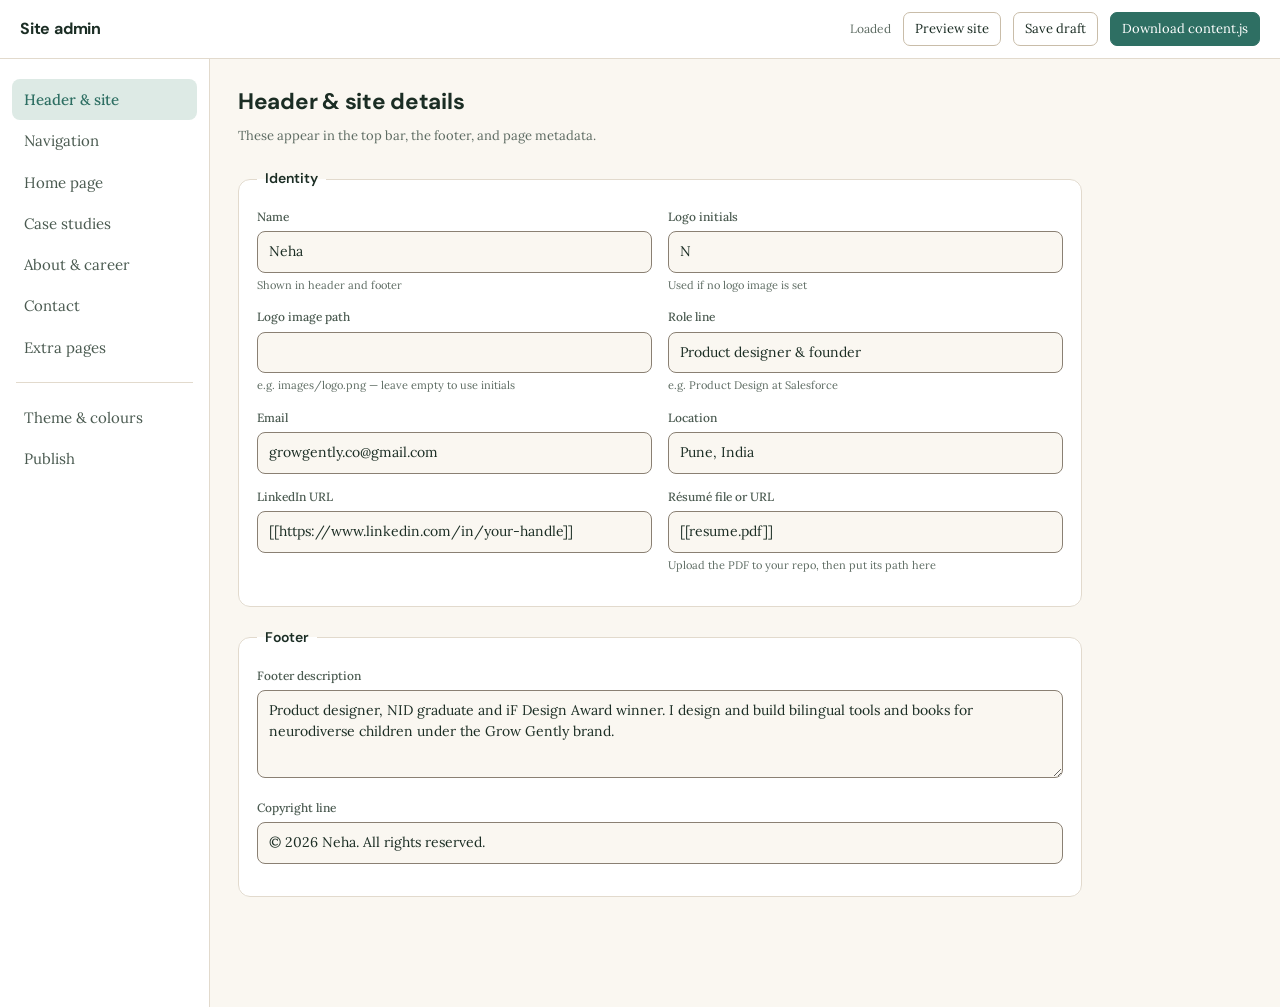
==== admin.html @ e589a5b5 "Add files via upload" ====
<!doctype html>
<html lang="en">
<head>
<meta charset="utf-8">
<meta name="viewport" content="width=device-width, initial-scale=1">
<title>Site admin</title>
<meta name="robots" content="noindex, nofollow">
<link rel="preconnect" href="https://fonts.googleapis.com">
<link rel="preconnect" href="https://fonts.gstatic.com" crossorigin>
<link rel="stylesheet" href="css/theme.css">
<style>
  *,*::before,*::after{box-sizing:border-box}
  body{margin:0;background:var(--c-bg);color:var(--c-ink);font-family:var(--font-body);font-size:15px;line-height:1.55}
  h1,h2,h3{font-family:var(--font-display);letter-spacing:var(--tracking-tight);margin:0}
  a{color:var(--c-accent)}

  .bar{position:sticky;top:0;z-index:20;background:var(--c-surface);border-bottom:1px solid var(--c-line);
       display:flex;align-items:center;gap:12px;padding:12px 20px;flex-wrap:wrap}
  .bar h1{font-size:16px;margin-right:auto}
  .bar .chip{font-size:12px;color:var(--c-ink-faint)}

  .layout{display:grid;grid-template-columns:210px minmax(0,1fr);gap:0;min-height:calc(100vh - 57px)}
  .side{border-right:1px solid var(--c-line);padding:20px 12px;background:var(--c-surface)}
  .side button{display:block;width:100%;text-align:left;background:none;border:0;border-radius:8px;
       padding:9px 12px;font:inherit;color:var(--c-ink-soft);cursor:pointer}
  .side button:hover{background:var(--c-bg)}
  .side button.on{background:var(--c-accent-tint);color:var(--c-accent);font-weight:500}
  .side hr{border:0;border-top:1px solid var(--c-line);margin:14px 4px}

  .pane{padding:26px 28px 90px;max-width:900px}
  .pane > p.hint{color:var(--c-ink-faint);font-size:13px;margin:6px 0 22px}

  fieldset{border:1px solid var(--c-line);border-radius:12px;padding:18px;margin:0 0 20px;background:var(--c-surface)}
  legend{font-family:var(--font-display);font-weight:600;padding:0 8px;font-size:14px}

  label.fld{display:block;margin-bottom:14px}
  label.fld > span{display:block;font-size:12px;font-weight:500;color:var(--c-ink-soft);margin-bottom:5px}
  label.fld > em{display:block;font-size:11px;color:var(--c-ink-faint);font-style:normal;margin-top:4px}
  input[type=text],input[type=url],input[type=email],textarea,select{
    width:100%;padding:9px 11px;border:1px solid var(--c-border-ui);border-radius:8px;
    font:inherit;font-size:14px;background:var(--c-bg);color:var(--c-ink)}
  textarea{min-height:88px;resize:vertical;line-height:1.5}
  input:focus,textarea:focus,select:focus{outline:2px solid var(--c-accent);outline-offset:1px;border-color:transparent}

  .cols2{display:grid;grid-template-columns:1fr 1fr;gap:0 16px}
  @media(max-width:760px){.cols2{grid-template-columns:1fr}.layout{grid-template-columns:1fr}
    .side{border-right:0;border-bottom:1px solid var(--c-line);display:flex;flex-wrap:wrap;gap:4px}
    .side button{width:auto}.side hr{display:none}.pane{padding:20px 16px 80px}}

  .item{border:1px solid var(--c-line);border-radius:10px;padding:14px;margin-bottom:12px;background:var(--c-bg)}
  .item__bar{display:flex;align-items:center;gap:6px;margin-bottom:10px}
  .item__bar strong{font-family:var(--font-display);font-size:13px;margin-right:auto}

  button.b{background:var(--c-surface);border:1px solid var(--c-line-strong);border-radius:7px;
    padding:6px 11px;font:inherit;font-size:13px;cursor:pointer;color:var(--c-ink)}
  button.b:hover{border-color:var(--c-ink)}
  button.b.pri{background:var(--c-accent);border-color:var(--c-accent);color:#fff}
  button.b.pri:hover{background:var(--c-accent-hover)}
  button.b.del{color:#9B2C2C;border-color:#E2C1C1}
  button.b.tiny{padding:3px 8px;font-size:12px}

  .row-actions{display:flex;gap:8px;flex-wrap:wrap;margin-top:6px}
  .swatch{display:flex;align-items:center;gap:8px}
  .swatch input[type=color]{width:38px;height:34px;padding:0;border:1px solid var(--c-line-strong);border-radius:7px;background:none;cursor:pointer}
  .swatch input[type=text]{flex:1}

  .note{border:1px dashed var(--c-line-strong);border-radius:10px;padding:14px;font-size:13px;color:var(--c-ink-soft);margin-bottom:18px;background:var(--c-surface)}
  .note code{background:var(--c-accent-tint);padding:1px 5px;border-radius:4px;font-size:12px}
  ol.steps{padding-left:20px;margin:8px 0 0}
  ol.steps li{margin-bottom:6px}
  #toast{position:fixed;left:50%;bottom:24px;transform:translateX(-50%) translateY(20px);opacity:0;
    background:var(--c-ink);color:#fff;padding:10px 18px;border-radius:999px;font-size:14px;
    transition:.25s;pointer-events:none;z-index:50}
  #toast.on{opacity:1;transform:translateX(-50%) translateY(0)}
</style>
</head>
<body>

<div class="bar">
  <h1>Site admin</h1>
  <span class="chip" id="status">Loaded</span>
  <button class="b" id="btnPreview">Preview site</button>
  <button class="b" id="btnDraft">Save draft</button>
  <button class="b pri" id="btnExport">Download content.js</button>
</div>

<div class="layout">
  <nav class="side" id="tabs"></nav>
  <div class="pane" id="pane"></div>
</div>

<div id="toast"></div>

<script src="js/content.js"></script>
<script>
(function () {
"use strict";

/* ---------------- state ---------------- */
var DEFAULTS = JSON.parse(JSON.stringify(window.SITE_CONTENT || {}));
var D = JSON.parse(JSON.stringify(DEFAULTS));
var DRAFT_KEY = "portfolio_admin_draft";
var PREVIEW_KEY = "portfolio_admin_preview";

try {
  var saved = localStorage.getItem(DRAFT_KEY);
  if (saved && confirm("A saved draft was found. Load it?\n\nCancel = start from the published content.js")) {
    D = JSON.parse(saved);
    setStatus("Draft loaded");
  }
} catch (e) {}

var THEME = {
  "--c-bg": "#FAF7F1", "--c-surface": "#FFFFFF", "--c-surface-alt": "#F1EBE0",
  "--c-ink": "#1B2D24", "--c-ink-soft": "#4A5A50", "--c-ink-faint": "#5E6C63",
  "--c-accent": "#2E6F63", "--c-accent-hover": "#1F5147", "--c-accent-tint": "#DDEAE5",
  "--c-line": "#E2DACD", "--c-line-strong": "#C9BDA9", "--c-border-ui": "#8A8073", "--c-focus": "#B0873A"
};
var THEME_TEXT = {
  fontImport: "https://fonts.googleapis.com/css2?family=Instrument+Sans:wght@400;500;600&family=Inter:wght@400;500&family=Source+Serif+4:opsz,wght@8..60,400..600&display=swap",
  fontTitle: "'Source Serif 4', Georgia, 'Times New Roman', serif",
  fontDisplay: "'Instrument Sans', 'Helvetica Neue', Arial, sans-serif",
  fontBody: "'Inter', 'Helvetica Neue', Arial, sans-serif",
  wPage: "1160px", wNarrow: "700px", radius: "12px", radiusLg: "20px",
  radiusBtn: "8px", radiusChip: "999px"
};
try {
  var th = localStorage.getItem(DRAFT_KEY + "_theme");
  if (th) { var o = JSON.parse(th); Object.assign(THEME, o.vars || {}); Object.assign(THEME_TEXT, o.text || {}); }
} catch (e) {}

/* ---------------- path helpers ---------------- */
function get(p) {
  return p.split(".").reduce(function (o, k) {
    if (o == null) return undefined;
    return /^\d+$/.test(k) ? o[+k] : o[k];
  }, D);
}
function set(p, v) {
  var ks = p.split("."), last = ks.pop();
  var o = ks.reduce(function (a, k) { return /^\d+$/.test(k) ? a[+k] : a[k]; }, D);
  if (o) o[/^\d+$/.test(last) ? +last : last] = v;
}
function esc(s) {
  return String(s == null ? "" : s).replace(/&/g,"&amp;").replace(/</g,"&lt;")
    .replace(/>/g,"&gt;").replace(/"/g,"&quot;");
}
function arr(p) { var a = get(p); if (!Array.isArray(a)) { set(p, []); a = get(p); } return a; }

/* ---------------- field builders ---------------- */
function F(path, label, hint, type) {
  var v = get(path);
  var input = (type === "area")
    ? '<textarea data-path="' + path + '">' + esc(v) + "</textarea>"
    : '<input type="text" data-path="' + path + '" value="' + esc(v) + '">';
  return '<label class="fld"><span>' + esc(label) + "</span>" + input +
    (hint ? "<em>" + esc(hint) + "</em>" : "") + "</label>";
}
function FA(path, label, hint) { return F(path, label, hint, "area"); }

function FSel(path, label, options, hint) {
  var v = get(path);
  return '<label class="fld"><span>' + esc(label) + '</span><select data-path="' + path + '">' +
    options.map(function (o) {
      return '<option value="' + esc(o) + '"' + (o === v ? " selected" : "") + ">" + esc(o) + "</option>";
    }).join("") + "</select>" + (hint ? "<em>" + esc(hint) + "</em>" : "") + "</label>";
}

/* paragraph array (array of strings) */
function FLines(path, label, hint) {
  var v = (get(path) || []).join("\n\n");
  return '<label class="fld"><span>' + esc(label) + '</span><textarea data-lines="' + path +
    '" style="min-height:150px">' + esc(v) + "</textarea>" +
    "<em>" + esc(hint || "One paragraph per block, separated by a blank line.") + "</em></label>";
}
/* comma list (array of strings on one line) */
function FCsv(path, label, hint) {
  var v = (get(path) || []).join(", ");
  return '<label class="fld"><span>' + esc(label) + '</span><input type="text" data-csv="' + path +
    '" value="' + esc(v) + '">' + "<em>" + esc(hint || "Separate with commas.") + "</em></label>";
}

/* generic array editor. fields = [[key,label,hint,type]] */
function List(path, title, fields, blank, opts) {
  opts = opts || {};
  var items = arr(path);
  var html = "<fieldset><legend>" + esc(title) + "</legend>";
  if (opts.hint) html += '<p class="hint" style="margin-top:0;font-size:12px;color:var(--c-ink-faint)">' + esc(opts.hint) + "</p>";
  if (!items.length) html += '<p style="font-size:13px;color:var(--c-ink-faint)">Nothing here yet.</p>';

  items.forEach(function (it, i) {
    var label = opts.label ? opts.label(it, i) : ((it.label || it.title || it.role || it.name || "Item") + "");
    html += '<div class="item"><div class="item__bar"><strong>' + esc(label) + "</strong>" +
      '<button class="b tiny" data-act="up" data-list="' + path + '" data-i="' + i + '">↑</button>' +
      '<button class="b tiny" data-act="down" data-list="' + path + '" data-i="' + i + '">↓</button>' +
      '<button class="b tiny del" data-act="del" data-list="' + path + '" data-i="' + i + '">Delete</button></div>' +
      '<div class="cols2">';
    fields.forEach(function (f) {
      var p = path + "." + i + "." + f[0];
      html += (f[3] === "area")
        ? '<div style="grid-column:1/-1">' + FA(p, f[1], f[2]) + "</div>"
        : F(p, f[1], f[2]);
    });
    html += "</div></div>";
  });

  html += '<button class="b" data-act="add" data-list="' + path + '" data-blank="' +
    esc(JSON.stringify(blank)) + '">+ Add ' + esc(opts.noun || "item") + "</button></fieldset>";
  return html;
}

/* ---------------- tabs ---------------- */
var TABS = [
  ["site",    "Header & site"],
  ["nav",     "Navigation"],
  ["home",    "Home page"],
  ["cases",   "Case studies"],
  ["about",   "About & career"],
  ["contact", "Contact"],
  ["pages",   "Extra pages"],
  ["theme",   "Theme & colours"],
  ["export",  "Publish"]
];
var current = "site";

var views = {};

views.site = function () {
  return "<h2>Header &amp; site details</h2>" +
    '<p class="hint">These appear in the top bar, the footer, and page metadata.</p>' +
    "<fieldset><legend>Identity</legend><div class=\"cols2\">" +
      F("site.name", "Name", "Shown in header and footer") +
      F("site.initials", "Logo initials", "Used if no logo image is set") +
      F("site.logoImage", "Logo image path", "e.g. images/logo.png — leave empty to use initials") +
      F("site.role", "Role line", "e.g. Product Design at Salesforce") +
      F("site.email", "Email") +
      F("site.location", "Location") +
      F("site.linkedin", "LinkedIn URL") +
      F("site.resumeUrl", "Résumé file or URL", "Upload the PDF to your repo, then put its path here") +
    "</div></fieldset>" +
    "<fieldset><legend>Footer</legend>" +
      FA("site.footerBlurb", "Footer description") +
      F("site.copyright", "Copyright line") +
    "</fieldset>";
};

views.nav = function () {
  var out = "<h2>Navigation</h2>" +
    '<p class="hint">Menu links, header buttons, and the three footer columns.</p>' +
    '<div class="note">Link targets: use <code>index.html</code>, <code>work.html</code>, ' +
    '<code>about.html</code>, <code>contact.html</code>, a case study like ' +
    '<code>case.html?id=salesforce-ux</code>, an extra page like <code>page.html?id=writing</code>, ' +
    "or a full <code>https://</code> address.</div>";

  out += List("nav", "Menu links", [["label","Label"],["href","Link target"]],
    { label: "New link", href: "index.html" }, { noun: "menu link" });

  out += List("navButtons", "Header buttons", [["label","Label"],["href","Link target"],["style","Style (primary or ghost)"]],
    { label: "New button", href: "#", style: "ghost" }, { noun: "button" });

  arr("footer").forEach(function (col, i) {
    out += List("footer." + i + ".links", "Footer column " + (i + 1) + ": " + (col.title || ""),
      [["label","Label"],["href","Link target"]],
      { label: "New link", href: "#" },
      { noun: "link", hint: "Column heading below." });
    out += "<fieldset style=\"margin-top:-12px\">" + F("footer." + i + ".title", "Column heading") + "</fieldset>";
  });
  return out;
};

views.home = function () {
  return "<h2>Home page</h2>" +
    "<fieldset><legend>Hero</legend>" +
      F("home.eyebrow", "Small line above the headline") +
      FA("home.headline", "Headline") +
      FA("home.intro", "Intro paragraph") +
      '<div class="cols2">' +
        F("home.portrait.src", "Portrait image path", "e.g. images/portrait.jpg") +
        F("home.portrait.alt", "Image alt text", "Describe the image for screen readers") +
      "</div></fieldset>" +
    List("home.buttons", "Hero buttons", [["label","Label"],["href","Link target"],["style","primary or ghost"]],
      { label: "New button", href: "#", style: "ghost" }, { noun: "button" }) +
    List("home.facts", "Three highlight cards",
      [["title","Title"],["text","Description","","area"]],
      { title: "New highlight", text: "" }, { noun: "highlight", label: function (i) { return i.title; } }) +
    "<fieldset><legend>Selected work section</legend>" +
      F("home.workHeading", "Section heading") +
      FA("home.workIntro", "Section intro") +
    "</fieldset>" +
    "<fieldset><legend>Closing call to action</legend>" +
      F("home.ctaEyebrow", "Small line") +
      F("home.ctaTitle", "Heading") +
      FA("home.ctaText", "Text") +
    "</fieldset>" +
    List("home.ctaButtons", "Call-to-action buttons", [["label","Label"],["href","Link target"],["style","primary or ghost"]],
      { label: "New button", href: "#", style: "ghost" }, { noun: "button" });
};

/* ----- case studies ----- */
var openCase = 0;
views.cases = function () {
  var cases = arr("cases");
  var out = "<h2>Case studies</h2>" +
    '<p class="hint">Each case study gets its own page at case.html?id=…</p>' +
    '<div class="note">Add images by uploading files to the <code>images</code> folder in your repo, ' +
    "then typing the path (e.g. <code>images/salesforce-hero.png</code>) into the image field.</div>";

  out += '<fieldset><legend>All case studies</legend>';
  cases.forEach(function (c, i) {
    out += '<div class="item"><div class="item__bar"><strong>' + esc(c.title || c.id) + "</strong>" +
      '<button class="b tiny" data-act="up" data-list="cases" data-i="' + i + '">↑</button>' +
      '<button class="b tiny" data-act="down" data-list="cases" data-i="' + i + '">↓</button>' +
      '<button class="b tiny' + (openCase === i ? " pri" : "") + '" data-act="opencase" data-i="' + i + '">' +
        (openCase === i ? "Editing" : "Edit") + "</button>" +
      '<button class="b tiny del" data-act="del" data-list="cases" data-i="' + i + '">Delete</button></div></div>';
  });
  out += '<button class="b" data-act="add" data-list="cases" data-blank="' + esc(JSON.stringify({
    id: "new-case-" + Date.now().toString(36), title: "New case study", client: "Company",
    subtitle: "", summary: "", tags: [], cover: { src: "", alt: "" },
    meta: [{ label: "Role", value: "" }, { label: "Company", value: "" },
           { label: "Scope", value: "" }, { label: "Duration", value: "" }],
    blocks: [{ type: "text", eyebrow: "Context", heading: "Heading", body: "Write here." }]
  })) + '">+ Add case study</button></fieldset>';

  var c = cases[openCase];
  if (!c) return out;
  var P = "cases." + openCase;

  out += "<h2 style=\"margin-top:34px\">Editing: " + esc(c.title) + "</h2>" +
    "<fieldset><legend>Basics</legend><div class=\"cols2\">" +
      F(P + ".id", "Page id", "Used in the URL. Lowercase, dashes only.") +
      F(P + ".client", "Company / client") +
      F(P + ".subtitle", "Short label", "e.g. Enterprise UX leadership") +
      F(P + ".cover.src", "Cover image path") +
      F(P + ".cover.alt", "Cover image alt text") +
    "</div>" +
      FA(P + ".title", "Case study title") +
      FA(P + ".summary", "One-line summary") +
      FCsv(P + ".tags", "Tags") +
    "</fieldset>" +
    List(P + ".meta", "Fact strip (role, scope, duration…)",
      [["label","Label"],["value","Value"]], { label: "Label", value: "Value" }, { noun: "fact" });

  /* blocks */
  out += "<fieldset><legend>Page content blocks</legend>";
  (c.blocks || []).forEach(function (b, i) {
    var BP = P + ".blocks." + i;
    out += '<div class="item"><div class="item__bar"><strong>' + esc(b.type) + " block</strong>" +
      '<button class="b tiny" data-act="up" data-list="' + P + '.blocks" data-i="' + i + '">↑</button>' +
      '<button class="b tiny" data-act="down" data-list="' + P + '.blocks" data-i="' + i + '">↓</button>' +
      '<button class="b tiny del" data-act="del" data-list="' + P + '.blocks" data-i="' + i + '">Delete</button></div>';

    if (b.type === "text") {
      out += '<div class="cols2">' + F(BP + ".eyebrow", "Small label") + F(BP + ".heading", "Heading") + "</div>" +
             FA(BP + ".body", "Text");
    } else if (b.type === "list") {
      out += '<div class="cols2">' + F(BP + ".eyebrow", "Small label") + F(BP + ".heading", "Heading") + "</div>" +
             FLines(BP + ".items", "List items", "One bullet per line.");
    } else if (b.type === "stats") {
      out += '<div class="cols2">' + F(BP + ".eyebrow", "Small label") + F(BP + ".heading", "Heading") + "</div>" +
             List(BP + ".items", "Numbers", [["num","Big number"],["label","Label"]],
               { num: "00", label: "Metric" }, { noun: "number", label: function (x) { return x.num; } });
    } else if (b.type === "quote") {
      out += FA(BP + ".quote", "Quote") + F(BP + ".cite", "Who said it");
    } else if (b.type === "image") {
      out += '<div class="cols2">' + F(BP + ".src", "Image path") + F(BP + ".alt", "Alt text") + "</div>" +
             F(BP + ".caption", "Caption");
    } else if (b.type === "gallery") {
      out += '<div class="cols2">' + F(BP + ".eyebrow", "Small label") + F(BP + ".heading", "Heading") + "</div>" +
             List(BP + ".items", "Images", [["src","Image path"],["alt","Alt text"],["caption","Caption"]],
               { src: "", alt: "", caption: "" }, { noun: "image", label: function (x) { return x.src || "Image"; } });
    }
    out += "</div>";
  });

  out += '<div class="row-actions">' +
    ["text","list","stats","quote","image","gallery"].map(function (t) {
      return '<button class="b" data-act="addblock" data-i="' + openCase + '" data-type="' + t + '">+ ' + t + "</button>";
    }).join("") + "</div></fieldset>";

  return out;
};

views.about = function () {
  return "<h2>About &amp; career</h2>" +
    "<fieldset><legend>About page</legend>" +
      F("about.title", "Page title") +
      FA("about.intro", "Intro line") +
      FLines("about.body", "Body paragraphs") +
      '<div class="cols2">' + F("about.photo.src", "Photo path") + F("about.photo.alt", "Photo alt text") + "</div>" +
    "</fieldset>" +
    "<fieldset><legend>Skills</legend>" + F("about.skillsTitle", "Heading") +
      FCsv("about.skills", "Skills") + "</fieldset>" +
    "<fieldset><legend>Career section heading</legend>" + F("experienceTitle", "Heading") + "</fieldset>" +
    List("experience", "Career timeline",
      [["when","Dates"],["role","Role"],["org","Company"],["location","Location"],["note","Description","","area"]],
      { when: "", role: "New role", org: "", location: "", note: "" },
      { noun: "role", label: function (e) { return (e.role || "") + " · " + (e.org || ""); } }) +
    "<fieldset><legend>Education heading</legend>" + F("about.educationTitle", "Heading") + "</fieldset>" +
    List("about.education", "Education",
      [["when","Years"],["degree","Degree"],["school","Institution"],["note","Note","","area"]],
      { when: "", degree: "", school: "", note: "" },
      { noun: "entry", label: function (e) { return e.school || "Entry"; } });
};

views.contact = function () {
  var on = (get("contact.form.endpoint") || "").trim() !== "";
  return "<h2>Contact</h2>" +
    "<fieldset><legend>Page</legend>" +
      F("contact.eyebrow", "Small line above the title") +
      F("contact.title", "Title") + FA("contact.intro", "Intro") +
      FA("contact.note", "Small note at the bottom") +
    "</fieldset>" +
    List("contact.links", "Quick link pills", [["label","Label"],["href","Link target"]],
      { label: "New link", href: "#" }, { noun: "pill" }) +
    List("contact.methods", "Ways to reach you",
      [["label","Label"],["value","Shown text"],["href","Link (optional)","mailto:… or https://…"]],
      { label: "Label", value: "", href: "" }, { noun: "method" }) +

    '<div class="note"><strong>Contact form — ' + (on ? "ON" : "OFF") + "</strong>" +
      "<p style=\"margin:8px 0 0\">GitHub Pages can't send email by itself, so the form posts to a free relay " +
      "that forwards messages to your inbox. Leave the endpoint empty and the form is hidden — the page still " +
      "shows your links, which always work.</p>" +
      "<p style=\"margin:8px 0 0\"><strong>Web3Forms</strong> (free, no account): go to web3forms.com, enter " +
      "your email, they send you an access key. Endpoint is <code>https://api.web3forms.com/submit</code> " +
      "and paste the key below.</p>" +
      "<p style=\"margin:8px 0 0\"><strong>Formspree</strong> (free, 50/month, needs an account): create a form, " +
      "paste its endpoint, leave the access key empty.</p></div>" +

    "<fieldset><legend>Contact form</legend>" +
      F("contact.form.endpoint", "Endpoint URL", "Empty = form hidden") +
      F("contact.form.accessKey", "Access key", "Web3Forms only. Leave empty for Formspree.") +
      '<div class="cols2">' +
        F("contact.form.heading", "Form heading") +
        F("contact.form.subject", "Email subject line") +
        F("contact.form.buttonLabel", "Button label") +
        F("contact.form.sendingLabel", "Button label while sending") +
      "</div>" +
      FA("contact.form.successMessage", "Message shown after sending") +
      FA("contact.form.errorMessage", "Message shown if sending fails") +
    "</fieldset>";
};

var openPage = 0;
views.pages = function () {
  var pages = arr("pages");
  var out = "<h2>Extra pages</h2>" +
    '<p class="hint">Pages built from a template. They appear at page.html?id=… — add them to Navigation to link them.</p>' +
    '<div class="note"><strong>Templates</strong><ol class="steps">' +
      "<li><code>text</code> — a title, intro and paragraphs.</li>" +
      "<li><code>links</code> — a list of links with short descriptions (good for writing, talks, resources).</li>" +
      "<li><code>gallery</code> — a grid of images with captions.</li>" +
    "</ol></div>";

  out += "<fieldset><legend>All pages</legend>";
  pages.forEach(function (p, i) {
    out += '<div class="item"><div class="item__bar"><strong>' + esc(p.title) +
      ' <span style="font-weight:400;color:var(--c-ink-faint)">(' + esc(p.template) + ")</span></strong>" +
      '<button class="b tiny" data-act="up" data-list="pages" data-i="' + i + '">↑</button>' +
      '<button class="b tiny" data-act="down" data-list="pages" data-i="' + i + '">↓</button>' +
      '<button class="b tiny' + (openPage === i ? " pri" : "") + '" data-act="openpage" data-i="' + i + '">' +
        (openPage === i ? "Editing" : "Edit") + "</button>" +
      '<button class="b tiny del" data-act="del" data-list="pages" data-i="' + i + '">Delete</button></div></div>';
  });
  out += '<div class="row-actions">' +
    ["text","links","gallery"].map(function (t) {
      return '<button class="b" data-act="addpage" data-type="' + t + '">+ New ' + t + " page</button>";
    }).join("") + "</div></fieldset>";

  var pg = pages[openPage];
  if (!pg) return out;
  var PP = "pages." + openPage;

  out += "<h2 style=\"margin-top:34px\">Editing: " + esc(pg.title) + "</h2>" +
    "<fieldset><legend>Basics</legend><div class=\"cols2\">" +
      F(PP + ".id", "Page id", "Used in the URL: page.html?id=this") +
      FSel(PP + ".template", "Template", ["text","links","gallery"]) +
    "</div>" + F(PP + ".title", "Title") + FA(PP + ".intro", "Intro") + "</fieldset>";

  if (pg.template === "text") {
    out += "<fieldset><legend>Content</legend>" + FLines(PP + ".body", "Paragraphs") + "</fieldset>";
  } else if (pg.template === "links") {
    out += List(PP + ".items", "Links", [["label","Label"],["href","Link target"],["note","Short description"]],
      { label: "New link", href: "#", note: "" }, { noun: "link" });
  } else {
    out += List(PP + ".items", "Images", [["src","Image path"],["alt","Alt text"],["caption","Caption"]],
      { src: "", alt: "", caption: "" }, { noun: "image", label: function (x) { return x.src || "Image"; } });
  }
  return out;
};

views.theme = function () {
  var labels = {
    "--c-bg": "Page background", "--c-surface": "Cards & panels", "--c-surface-alt": "Alternating band",
    "--c-ink": "Headings", "--c-ink-soft": "Body text", "--c-ink-faint": "Captions & meta",
    "--c-accent": "Accent (links, buttons)", "--c-accent-hover": "Accent hover", "--c-accent-tint": "Accent tint (tags)",
    "--c-line": "Borders", "--c-line-strong": "Chip outlines", "--c-border-ui": "Button & input borders", "--c-focus": "Keyboard focus ring"
  };
  var out = "<h2>Theme &amp; colours</h2>" +
    '<p class="hint">Changes preview live on this page. Download theme.css when you are happy and replace the file in your repo.</p>' +
    "<fieldset><legend>Colours</legend>";
  Object.keys(THEME).forEach(function (k) {
    out += '<label class="fld"><span>' + esc(labels[k] || k) + " <code style=\"color:var(--c-ink-faint)\">" + k + "</code></span>" +
      '<span class="swatch"><input type="color" data-theme="' + k + '" value="' + esc(THEME[k]) + '">' +
      '<input type="text" data-themetext="' + k + '" value="' + esc(THEME[k]) + '"></span></label>';
  });
  out += "</fieldset><fieldset><legend>Type &amp; layout</legend>" +
    '<label class="fld"><span>Google Fonts URL</span><input type="text" data-tt="fontImport" value="' + esc(THEME_TEXT.fontImport) + '">' +
      "<em>Pick families on fonts.google.com, copy the URL from inside their &lt;link&gt;, paste it here. This is the only place fonts are loaded.</em></label>" +
    '<label class="fld"><span>Page title font stack (serif)</span><input type="text" data-tt="fontTitle" value="' + esc(THEME_TEXT.fontTitle) + '">' +
      "<em>Used for the big h1 on every page.</em></label>" +
    '<label class="fld"><span>Heading font stack</span><input type="text" data-tt="fontDisplay" value="' + esc(THEME_TEXT.fontDisplay) + '">' +
      "</label>" +
    '<label class="fld"><span>Body font stack</span><input type="text" data-tt="fontBody" value="' + esc(THEME_TEXT.fontBody) + '"></label>' +
    '<div class="cols2">' +
      '<label class="fld"><span>Max page width</span><input type="text" data-tt="wPage" value="' + esc(THEME_TEXT.wPage) + '"></label>' +
      '<label class="fld"><span>Max reading width</span><input type="text" data-tt="wNarrow" value="' + esc(THEME_TEXT.wNarrow) + '"></label>' +
      '<label class="fld"><span>Button radius</span><input type="text" data-tt="radiusBtn" value="' + esc(THEME_TEXT.radiusBtn) + '"></label>' +
      '<label class="fld"><span>Tag / chip radius</span><input type="text" data-tt="radiusChip" value="' + esc(THEME_TEXT.radiusChip) + '">' +
        "<em>999px makes them pill-shaped.</em></label>" +
      '<label class="fld"><span>Card radius</span><input type="text" data-tt="radius" value="' + esc(THEME_TEXT.radius) + '"></label>' +
      '<label class="fld"><span>Large card radius</span><input type="text" data-tt="radiusLg" value="' + esc(THEME_TEXT.radiusLg) + '"></label>' +
    "</div></fieldset>" +
    '<div class="row-actions"><button class="b pri" id="dlTheme">Download theme.css</button>' +
    '<button class="b" id="resetTheme">Reset colours</button></div>';
  return out;
};

views.export = function () {
  return "<h2>Publish your changes</h2>" +
    '<div class="note"><strong>How to put changes live</strong><ol class="steps">' +
      "<li>Click <strong>Download content.js</strong> below.</li>" +
      "<li>In GitHub, open the <code>js</code> folder and click <code>content.js</code>.</li>" +
      "<li>Click the pencil icon, select all the text, delete it, and paste in the new file's contents. Or use <em>Add file → Upload files</em> and drop the downloaded file in to replace it.</li>" +
      "<li>Commit to <code>main</code>. The site rebuilds and goes live automatically.</li>" +
    "</ol></div>" +
    '<div class="note"><strong>Adding images</strong><ol class="steps">' +
      "<li>In GitHub, open the <code>images</code> folder → <em>Add file → Upload files</em>.</li>" +
      "<li>Upload your file, e.g. <code>portrait.jpg</code>, and commit.</li>" +
      "<li>Come back here and type <code>images/portrait.jpg</code> into the matching image field.</li>" +
      "<li>Keep images under about 400&nbsp;KB so pages stay fast.</li>" +
    "</ol></div>" +
    '<div class="row-actions">' +
      '<button class="b pri" id="dlContent">Download content.js</button>' +
      '<button class="b" id="dlTheme2">Download theme.css</button>' +
      '<button class="b" id="copyContent">Copy content.js to clipboard</button>' +
      '<button class="b del" id="resetAll">Discard all my edits</button>' +
    "</div>" +
    '<fieldset style="margin-top:22px"><legend>Preview of content.js</legend>' +
      '<textarea readonly id="outbox" style="min-height:320px;font-family:ui-monospace,Menlo,monospace;font-size:12px"></textarea>' +
    "</fieldset>";
};

/* ---------------- render ---------------- */
function renderTabs() {
  document.getElementById("tabs").innerHTML = TABS.map(function (t, i) {
    return (i === 7 ? "<hr>" : "") +
      '<button data-tab="' + t[0] + '" class="' + (current === t[0] ? "on" : "") + '">' + t[1] + "</button>";
  }).join("");
}
function render() {
  renderTabs();
  document.getElementById("pane").innerHTML = views[current]();
  if (current === "export") document.getElementById("outbox").value = serialize();
  applyTheme();
  window.scrollTo(0, 0);
}

/* ---------------- theme ---------------- */
function applyTheme() {
  Object.keys(THEME).forEach(function (k) { document.documentElement.style.setProperty(k, THEME[k]); });
}
function themeCss() {
  var lines = [
    "/* THEME.CSS — generated from admin.html. Edit here or in admin. */",
    "",
    "/* Fonts load here, so this stays the only file you edit. */",
    "@import url('" + THEME_TEXT.fontImport + "');",
    "",
    ":root {",
    "",
    "  /* colours */"
  ];
  Object.keys(THEME).forEach(function (k) { lines.push("  " + k + ": " + THEME[k] + ";"); });
  lines.push("",
    "  /* type */",
    "  --font-title:   " + THEME_TEXT.fontTitle + ";",
    "  --font-display: " + THEME_TEXT.fontDisplay + ";",
    "  --font-body:    " + THEME_TEXT.fontBody + ";",
    "  --fs-title: clamp(2.25rem, 1.5rem + 6.5vw, 8.75rem);",
    "  --fs-hero:  clamp(2rem, 1.2rem + 4vw, 4.75rem);",
    "  --fs-h1:    var(--fs-title);",
    "  --fs-h2:    clamp(1.6rem, 3.4vw, 2.15rem);",
    "  --fs-h3:    clamp(1.16rem, 2.2vw, 1.4rem);",
    "  --fs-lead:  clamp(1.03rem, 1.8vw, 1.2rem);",
    "  --fs-body:  1rem;",
    "  --fs-small: 0.875rem;",
    "  --fs-micro: 0.775rem;",
    "  --lh-title: 1.0;",
    "  --lh-tight: 1.08;",
    "  --lh-snug:  1.32;",
    "  --lh-body:  1.62;",
    "  --tracking-title: -0.012em;",
    "  --tracking-tight: -0.022em;",
    "  --tracking-wide:   0.07em;",
    "",
    "  /* spacing */",
    "  --s-1:4px; --s-2:8px; --s-3:12px; --s-4:16px; --s-5:24px;",
    "  --s-6:32px; --s-7:48px; --s-8:64px; --s-9:88px;",
    "  --section-y:   clamp(56px, 8vw, 104px);",
    "  --page-gutter: clamp(20px, 5vw, 40px);",
    "",
    "  /* layout */",
    "  --w-page:   " + THEME_TEXT.wPage + ";",
    "  --w-narrow: " + THEME_TEXT.wNarrow + ";",
    "  --w-wide:   1320px;",
    "  --radius-btn:  " + THEME_TEXT.radiusBtn + ";",
    "  --radius-chip: " + THEME_TEXT.radiusChip + ";",
    "  --radius-sm:   6px;",
    "  --radius:      " + THEME_TEXT.radius + ";",
    "  --radius-lg:   " + THEME_TEXT.radiusLg + ";",
    "  --shadow-card: 0 1px 2px rgba(22,33,43,.05);",
    "  --shadow-lift: 0 10px 30px -12px rgba(22,33,43,.22);",
    "  --header-h: 68px;",
    "}");
  return lines.join("\n") + "\n";
}

/* ---------------- serialize / download ---------------- */
function serialize() {
  return "/* ============================================================\n" +
    "   CONTENT.JS — all words and links on the site.\n" +
    "   Generated by admin.html. Replace js/content.js with this file.\n" +
    "   ============================================================ */\n\n" +
    "window.SITE_CONTENT = " + JSON.stringify(D, null, 2) + ";\n";
}
function download(name, text, mime) {
  var b = new Blob([text], { type: mime || "text/plain;charset=utf-8" });
  var a = document.createElement("a");
  a.href = URL.createObjectURL(b); a.download = name;
  document.body.appendChild(a); a.click();
  setTimeout(function () { URL.revokeObjectURL(a.href); a.remove(); }, 500);
}
function setStatus(t) { document.getElementById("status").textContent = t; }
function toast(t) {
  var el = document.getElementById("toast");
  el.textContent = t; el.classList.add("on");
  setTimeout(function () { el.classList.remove("on"); }, 2000);
}
function saveDraft(quiet) {
  try {
    localStorage.setItem(DRAFT_KEY, JSON.stringify(D));
    localStorage.setItem(DRAFT_KEY + "_theme", JSON.stringify({ vars: THEME, text: THEME_TEXT }));
    if (!quiet) toast("Draft saved in this browser");
    setStatus("Draft saved");
  } catch (e) { if (!quiet) toast("Could not save — browser storage is blocked"); }
}

/* ---------------- events ---------------- */
document.addEventListener("input", function (e) {
  var t = e.target;
  if (t.dataset.path)  { set(t.dataset.path, t.value); saveDraft(true); }
  else if (t.dataset.lines) {
    set(t.dataset.lines, t.value.split(/\n\s*\n/).map(function (s) { return s.trim(); }).filter(Boolean));
    saveDraft(true);
  }
  else if (t.dataset.csv) {
    set(t.dataset.csv, t.value.split(",").map(function (s) { return s.trim(); }).filter(Boolean));
    saveDraft(true);
  }
  else if (t.dataset.theme) {
    THEME[t.dataset.theme] = t.value; applyTheme(); saveDraft(true);
    var pair = document.querySelector('[data-themetext="' + t.dataset.theme + '"]');
    if (pair) pair.value = t.value;
  }
  else if (t.dataset.themetext) {
    THEME[t.dataset.themetext] = t.value; applyTheme(); saveDraft(true);
    var p2 = document.querySelector('[data-theme="' + t.dataset.themetext + '"]');
    if (p2 && /^#[0-9a-f]{6}$/i.test(t.value)) p2.value = t.value;
  }
  else if (t.dataset.tt) { THEME_TEXT[t.dataset.tt] = t.value; saveDraft(true); }
});
document.addEventListener("change", function (e) {
  if (e.target.dataset.path && e.target.tagName === "SELECT") { set(e.target.dataset.path, e.target.value); render(); }
});

document.addEventListener("click", function (e) {
  var b = e.target.closest("button");
  if (!b) return;

  if (b.dataset.tab) { current = b.dataset.tab; render(); return; }

  var act = b.dataset.act;
  if (act === "add") {
    arr(b.dataset.list).push(JSON.parse(b.dataset.blank)); saveDraft(true); render(); return;
  }
  if (act === "del") {
    if (!confirm("Delete this permanently?")) return;
    arr(b.dataset.list).splice(+b.dataset.i, 1); saveDraft(true); render(); return;
  }
  if (act === "up" || act === "down") {
    var a = arr(b.dataset.list), i = +b.dataset.i, j = act === "up" ? i - 1 : i + 1;
    if (j < 0 || j >= a.length) return;
    var tmp = a[i]; a[i] = a[j]; a[j] = tmp; saveDraft(true); render(); return;
  }
  if (act === "opencase") { openCase = +b.dataset.i; render(); return; }
  if (act === "openpage") { openPage = +b.dataset.i; render(); return; }

  if (act === "addblock") {
    var blanks = {
      text:    { type: "text", eyebrow: "", heading: "Heading", body: "Write here." },
      list:    { type: "list", eyebrow: "", heading: "Heading", items: ["First point"] },
      stats:   { type: "stats", eyebrow: "", heading: "Results", items: [{ num: "00", label: "Metric" }] },
      quote:   { type: "quote", quote: "Quote text.", cite: "Role, Company" },
      image:   { type: "image", src: "", alt: "", caption: "" },
      gallery: { type: "gallery", eyebrow: "", heading: "Gallery", items: [{ src: "", alt: "", caption: "" }] }
    };
    var cs = arr("cases")[+b.dataset.i];
    if (!cs.blocks) cs.blocks = [];
    cs.blocks.push(JSON.parse(JSON.stringify(blanks[b.dataset.type])));
    saveDraft(true); render(); return;
  }

  if (act === "addpage") {
    var t = b.dataset.type;
    var np = { id: "page-" + Date.now().toString(36), title: "New page", template: t, intro: "" };
    if (t === "text") np.body = ["Write your first paragraph here."];
    else np.items = t === "links"
      ? [{ label: "New link", href: "#", note: "" }]
      : [{ src: "", alt: "", caption: "" }];
    arr("pages").push(np);
    openPage = arr("pages").length - 1;
    current = "pages"; saveDraft(true); render(); return;
  }

  switch (b.id) {
    case "btnDraft": saveDraft(); break;
    case "btnExport":
    case "dlContent": download("content.js", serialize(), "text/javascript;charset=utf-8"); toast("content.js downloaded"); break;
    case "dlTheme":
    case "dlTheme2": download("theme.css", themeCss(), "text/css;charset=utf-8"); toast("theme.css downloaded"); break;
    case "copyContent":
      navigator.clipboard.writeText(serialize())
        .then(function () { toast("Copied"); })
        .catch(function () { toast("Copy blocked — use the download button"); });
      break;
    case "resetTheme":
      THEME = { "--c-bg":"#FAF7F1","--c-surface":"#FFFFFF","--c-surface-alt":"#F1EBE0",
        "--c-ink":"#1B2D24","--c-ink-soft":"#4A5A50","--c-ink-faint":"#5E6C63",
        "--c-accent":"#2E6F63","--c-accent-hover":"#1F5147","--c-accent-tint":"#DDEAE5",
        "--c-line":"#E2DACD","--c-line-strong":"#C9BDA9","--c-border-ui":"#8A8073","--c-focus":"#B0873A" };
      saveDraft(true); render(); toast("Colours reset"); break;
    case "resetAll":
      if (!confirm("Discard every edit and go back to the published content.js?")) return;
      D = JSON.parse(JSON.stringify(DEFAULTS));
      try { localStorage.removeItem(DRAFT_KEY); localStorage.removeItem(DRAFT_KEY + "_theme"); } catch (err) {}
      render(); toast("Reset to published content"); break;
    case "btnPreview":
      try {
        localStorage.setItem(PREVIEW_KEY, JSON.stringify(D));
        window.open("index.html?preview=1", "_blank");
      } catch (err) { toast("Preview needs browser storage — download the file instead"); }
      break;
  }
});

render();
})();
</script>
</body>
</html>
---- css/theme.css ----
/* ============================================================
   THEME.CSS — the only file you need for visual changes.
   ------------------------------------------------------------
   Palette and type follow the Grow Gently "Editorial Organic"
   identity: Forest Ink, Grow Teal, Heritage Gold, with
   Playfair Display / Lora / DM Sans.

   NOTE: the hex values below are my approximations of your
   brand colours. Replace them with your real ones — then
   re-check contrast (see the note at the bottom of section 2).

   WHERE THINGS ARE
     1  Fonts        the @import + which family goes where
     2  Colours      every colour on the site
     3  Type scale   heading and body sizes
     4  Spacing      the 4px step scale + section rhythm
     5  Layout       page widths, corner radius, shadows
     6  Dark mode    optional, delete if unwanted

   COMMON EDITS
     Button shape .......... --radius-btn        (section 5)
     Tag / chip shape ...... --radius-chip       (section 5)
     Accent colour ......... --c-accent          (section 2)
     Page background ....... --c-bg              (section 2)
     Content width ......... --w-page            (section 5)
     Title size ............ --fs-title          (section 3)
     Section spacing ....... --section-y         (section 4)
   ============================================================ */


/* ---------- 1. FONTS --------------------------------------- */
@import url('https://fonts.googleapis.com/css2?family=Playfair+Display:wght@400;500&family=Lora:wght@400;500&family=DM+Sans:wght@400;500;600&display=swap');

:root {

  --font-title:   'Playfair Display', Georgia, serif;              /* big page titles     */
  --font-display: 'DM Sans', 'Helvetica Neue', Arial, sans-serif;  /* headings, UI, labels */
  --font-body:    'Lora', Georgia, serif;                          /* paragraphs          */


  /* ---------- 2. COLOURS ------------------------------------ */

  /* surfaces — warm paper, not clinical white */
  --c-bg:            #FAF7F1;   /* page background               */
  --c-surface:       #FFFFFF;   /* cards, panels, form           */
  --c-surface-alt:   #F1EBE0;   /* alternating section band      */

  /* text — Forest Ink and two lighter steps */
  --c-ink:           #1B2D24;   /* headings   (Forest Ink)       */
  --c-ink-soft:      #4A5A50;   /* body copy                     */
  --c-ink-faint:     #5E6C63;   /* captions, dates, meta         */

  /* accent — Grow Teal */
  --c-accent:        #2E6F63;   /* links, buttons, active nav    */
  --c-accent-hover:  #1F5147;
  --c-accent-tint:   #DDEAE5;   /* pale fill behind tags         */

  /* Heritage Gold — used sparingly, for the focus ring and
     anywhere you want a warm highlight. Too light for body text. */
  --c-gold:          #8A6620;
  --c-focus:         #B0873A;

  /* lines */
  --c-line:          #E2DACD;   /* hairline dividers             */
  --c-line-strong:   #C9BDA9;   /* chip outlines                 */
  --c-border-ui:     #8A8073;   /* buttons & inputs (needs 3:1)  */

  /* CONTRAST — every pair above passes WCAG AA. If you change a
     colour, re-check at webaim.org/resources/contrastchecker:
     text needs 4.5 or higher, button and input borders 3.0.
     --c-accent also sits behind white button text, so it can't
     go pale. */


  /* ---------- 3. TYPE SCALE --------------------------------- */

  --fs-title:   clamp(3rem, 9vw, 6.5rem);       /* Work, About, Contact   */
  --fs-hero:    clamp(2.4rem, 6vw, 4.25rem);    /* sentences, case titles */
  --fs-h1:      var(--fs-title);

  --fs-h2:      clamp(1.55rem, 3.2vw, 2.05rem);
  --fs-h3:      clamp(1.14rem, 2.2vw, 1.35rem);
  --fs-lead:    clamp(1.03rem, 1.8vw, 1.18rem);
  --fs-body:    1rem;
  --fs-small:   0.875rem;
  --fs-micro:   0.8125rem;

  /* Playfair has generous ascenders, so it needs more room than
     a tightly-drawn display serif would. */
  --lh-title:   1.02;
  --lh-tight:   1.14;
  --lh-snug:    1.34;
  --lh-body:    1.68;   /* Lora is a serif — give it air */

  --tracking-title: -0.015em;
  --tracking-tight: -0.012em;
  --tracking-wide:   0.08em;


  /* ---------- 4. SPACING ------------------------------------ */

  --s-1:  4px;
  --s-2:  8px;
  --s-3:  12px;
  --s-4:  16px;
  --s-5:  24px;
  --s-6:  32px;
  --s-7:  48px;
  --s-8:  64px;
  --s-9:  88px;

  --section-y:   clamp(56px, 8vw, 104px);
  --page-gutter: clamp(20px, 5vw, 40px);


  /* ---------- 5. LAYOUT ------------------------------------- */

  --w-page:     1160px;
  --w-narrow:   700px;
  --w-wide:     1320px;

  --radius-btn:   8px;
  --radius-chip:  999px;
  --radius-sm:    6px;
  --radius:       12px;
  --radius-lg:    20px;

  --shadow-card:  0 1px 2px rgba(27,45,36,.06);
  --shadow-lift:  0 10px 30px -12px rgba(27,45,36,.22);

  --header-h:   68px;
}


/* ---------- 6. DARK MODE (optional) ------------------------- */
@media (prefers-color-scheme: dark) {
  :root[data-theme="auto"] {
    --c-bg:          #14201A;
    --c-surface:     #1C2A23;
    --c-surface-alt: #18241E;
    --c-ink:         #EFEDE6;
    --c-ink-soft:    #B6C2BA;
    --c-ink-faint:   #9DAAA2;
    --c-accent:      #7FBBAC;
    --c-accent-hover:#A3D2C6;
    --c-accent-tint: #22362F;
    --c-gold:        #D4A857;
    --c-line:        #2B3A33;
    --c-line-strong: #3C4C44;
    --c-border-ui:   #7E8C85;
    --shadow-card:   0 1px 2px rgba(0,0,0,.4);
    --shadow-lift:   0 10px 30px -12px rgba(0,0,0,.6);
  }
}
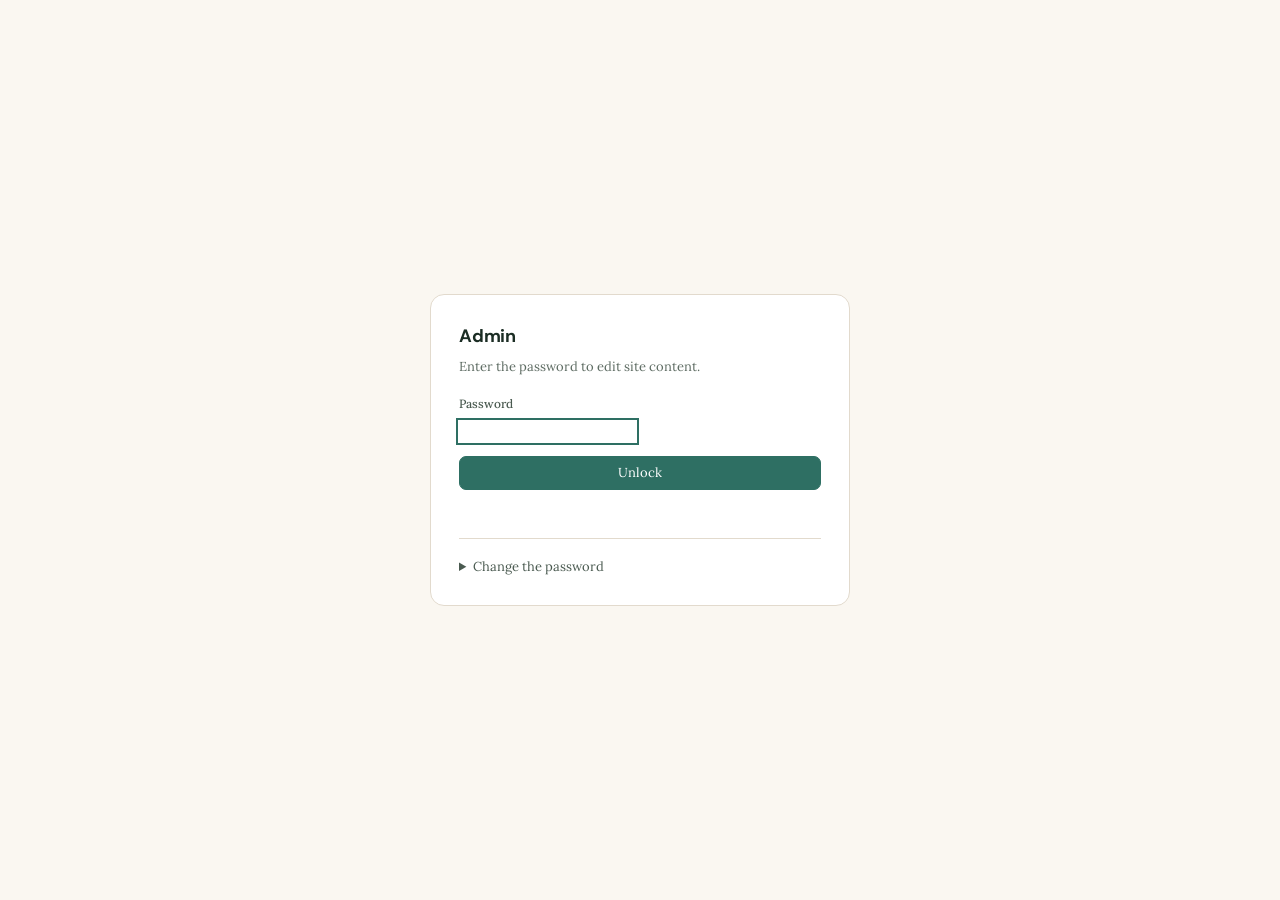
==== commit 8fa27a29: "Add files via upload" ====
--- a/admin.html
+++ b/admin.html
@@ -68,6 +68,19 @@
   .note code{background:var(--c-accent-tint);padding:1px 5px;border-radius:4px;font-size:12px}
   ol.steps{padding-left:20px;margin:8px 0 0}
   ol.steps li{margin-bottom:6px}
+  body.locked > .bar, body.locked > .layout { display:none }
+  #gate{position:fixed;inset:0;z-index:100;display:none;place-items:center;
+        background:var(--c-bg);padding:24px}
+  body.locked #gate{display:grid}
+  .gate-card{width:100%;max-width:420px;background:var(--c-surface);
+        border:1px solid var(--c-line);border-radius:14px;padding:28px}
+  .gate-card h2{font-size:18px;margin-bottom:6px}
+  .gate-card p.sub{font-size:13px;color:var(--c-ink-faint);margin:0 0 18px}
+  .gate-msg{font-size:13px;min-height:1.2em;margin:10px 0 0;color:#96331A}
+  .gate-tool{margin-top:22px;padding-top:18px;border-top:1px solid var(--c-line)}
+  .gate-tool summary{font-size:13px;color:var(--c-ink-soft);cursor:pointer}
+  .gate-tool code{display:block;word-break:break-all;background:var(--c-bg);
+        padding:9px;border-radius:6px;font-size:11px;margin-top:8px}
   #toast{position:fixed;left:50%;bottom:24px;transform:translateX(-50%) translateY(20px);opacity:0;
     background:var(--c-ink);color:#fff;padding:10px 18px;border-radius:999px;font-size:14px;
     transition:.25s;pointer-events:none;z-index:50}
@@ -76,6 +89,29 @@
 </head>
 <body>
 
+<div id="gate">
+  <div class="gate-card">
+    <h2>Admin</h2>
+    <p class="sub">Enter the password to edit site content.</p>
+    <label class="fld"><span>Password</span>
+      <input type="password" id="gatePw" autocomplete="current-password"></label>
+    <button class="b pri" id="gateGo" style="width:100%">Unlock</button>
+    <p class="gate-msg" id="gateMsg" role="status" aria-live="polite"></p>
+
+    <details class="gate-tool">
+      <summary>Change the password</summary>
+      <p style="font-size:12px;color:var(--c-ink-faint);margin:10px 0">
+        Type a new password below, copy the code it produces, and paste it over
+        the <code style="display:inline;padding:1px 4px">PASSWORD_HASH</code>
+        value near the top of the script in this file.</p>
+      <label class="fld"><span>New password</span>
+        <input type="text" id="gateNew"></label>
+      <button class="b" id="gateHash">Generate</button>
+      <code id="gateOut"></code>
+    </details>
+  </div>
+</div>
+
 <div class="bar">
   <h1>Site admin</h1>
   <span class="chip" id="status">Loaded</span>
@@ -90,6 +126,82 @@
 </div>
 
 <div id="toast"></div>
+
+<script>
+/* ------------------------------------------------------------
+   ADMIN PASSWORD GATE
+
+   IMPORTANT — what this does and does not do.
+   This runs in the browser, so it hides the editor from casual
+   visitors. It is NOT real security: anyone who views the page
+   source can see this script. Treat it as a closed door, not a
+   locked one. If you need the editor genuinely private, delete
+   admin.html from the repo and keep a copy on your laptop —
+   it works fine opened straight from the filesystem.
+
+   Default password: growgently
+   Change it using the tool on the unlock screen.
+   ------------------------------------------------------------ */
+(function () {
+  "use strict";
+
+  var PASSWORD_HASH = "beb6bbdcc9b17f7d124162c3d988247748954889798648f1418a4a33fb6f9221";
+  var KEY = "portfolio_admin_unlocked";
+
+  function sha256(text) {
+    var bytes = new TextEncoder().encode(text);
+    return crypto.subtle.digest("SHA-256", bytes).then(function (buf) {
+      return Array.prototype.map.call(new Uint8Array(buf), function (b) {
+        return b.toString(16).padStart(2, "0");
+      }).join("");
+    });
+  }
+
+  /* Opened as a local file? Then it is already private — no gate. */
+  var isLocal = location.protocol === "file:";
+  var canHash = window.crypto && crypto.subtle && typeof TextEncoder === "function";
+
+  function unlocked() {
+    try { return sessionStorage.getItem(KEY) === "1"; } catch (e) { return false; }
+  }
+
+  if (isLocal || !canHash || unlocked()) return;   /* stay open */
+
+  document.addEventListener("DOMContentLoaded", function () {
+    document.body.classList.add("locked");
+
+    var pw = document.getElementById("gatePw");
+    var msg = document.getElementById("gateMsg");
+    pw.focus();
+
+    function tryUnlock() {
+      sha256(pw.value).then(function (h) {
+        if (h === PASSWORD_HASH) {
+          try { sessionStorage.setItem(KEY, "1"); } catch (e) {}
+          document.body.classList.remove("locked");
+        } else {
+          msg.textContent = "That password is not right.";
+          pw.value = "";
+          pw.focus();
+        }
+      });
+    }
+
+    document.getElementById("gateGo").addEventListener("click", tryUnlock);
+    pw.addEventListener("keydown", function (e) {
+      if (e.key === "Enter") { e.preventDefault(); tryUnlock(); }
+    });
+
+    document.getElementById("gateHash").addEventListener("click", function () {
+      var v = document.getElementById("gateNew").value;
+      if (!v) return;
+      sha256(v).then(function (h) {
+        document.getElementById("gateOut").textContent = '"' + h + '"';
+      });
+    });
+  });
+})();
+</script>
 
 <script src="js/content.js"></script>
 <script>
